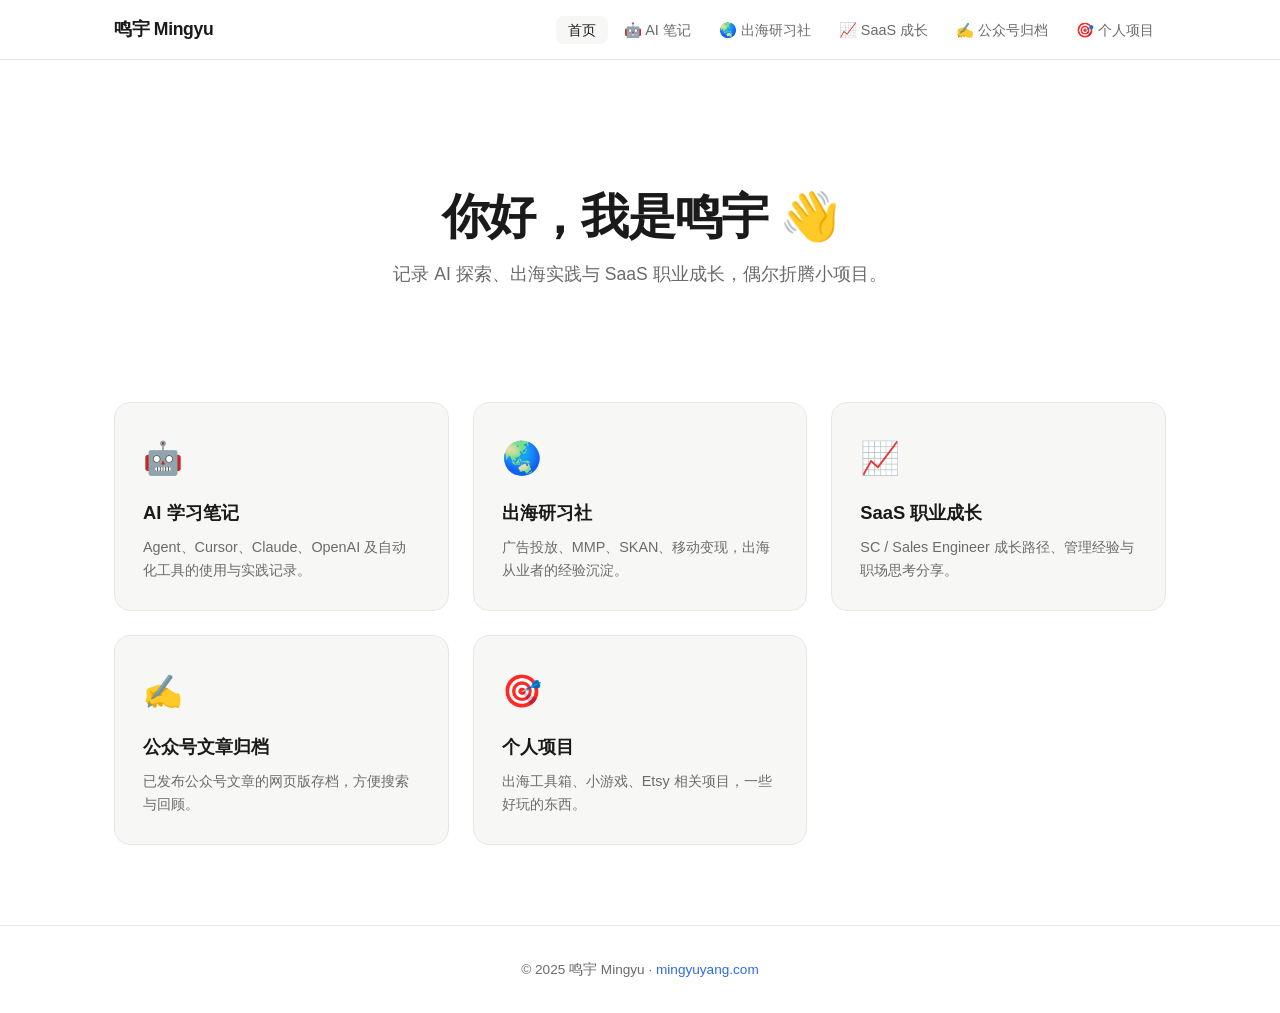
==== index.html @ 8edb331d "初始化个人网站结构 包含首页、五大板块、全局 CSS 变量系统和导航组件。  Co-Authored-By: Claude Sonnet 4.6 <noreply@anthropic.com>" ====
<!DOCTYPE html>
<html lang="zh-CN">
<head>
  <meta charset="UTF-8" />
  <meta name="viewport" content="width=device-width, initial-scale=1.0" />
  <title>鸣宇 Mingyu — 个人网站</title>
  <meta name="description" content="鸣宇的个人网站，分享 AI 学习、出海经验、SaaS 职业成长与个人项目。" />
  <link rel="stylesheet" href="/assets/style.css" />
</head>
<body>

  <div id="site-nav"></div>

  <div class="page-wrapper">

    <!-- Hero -->
    <section class="hero">
      <h1>你好，我是鸣宇 👋</h1>
      <p>记录 AI 探索、出海实践与 SaaS 职业成长，偶尔折腾小项目。</p>
    </section>

    <!-- 板块入口 -->
    <div class="section-grid">

      <a class="section-card" href="/ai-notes/index.html">
        <div class="icon">🤖</div>
        <h2>AI 学习笔记</h2>
        <p>Agent、Cursor、Claude、OpenAI 及自动化工具的使用与实践记录。</p>
      </a>

      <a class="section-card" href="/overseas/index.html">
        <div class="icon">🌏</div>
        <h2>出海研习社</h2>
        <p>广告投放、MMP、SKAN、移动变现，出海从业者的经验沉淀。</p>
      </a>

      <a class="section-card" href="/saas-career/index.html">
        <div class="icon">📈</div>
        <h2>SaaS 职业成长</h2>
        <p>SC / Sales Engineer 成长路径、管理经验与职场思考分享。</p>
      </a>

      <a class="section-card" href="/wechat-archive/index.html">
        <div class="icon">✍️</div>
        <h2>公众号文章归档</h2>
        <p>已发布公众号文章的网页版存档，方便搜索与回顾。</p>
      </a>

      <a class="section-card" href="/projects/index.html">
        <div class="icon">🎯</div>
        <h2>个人项目</h2>
        <p>出海工具箱、小游戏、Etsy 相关项目，一些好玩的东西。</p>
      </a>

    </div>
  </div>

  <footer>
    <p>© 2025 鸣宇 Mingyu · <a href="https://mingyuyang.com">mingyuyang.com</a></p>
  </footer>

  <script src="/assets/nav.js"></script>
</body>
</html>
---- assets/style.css ----
/* =============================
   CSS 变量 & 全局重置
   ============================= */
:root {
  --color-bg:        #ffffff;
  --color-surface:   #f7f7f5;
  --color-border:    #e8e8e4;
  --color-text:      #1a1a1a;
  --color-muted:     #6b6b6b;
  --color-accent:    #2d6be4;
  --color-accent-h:  #1a54cc;

  --font-sans: "Inter", "PingFang SC", "Helvetica Neue", Arial, sans-serif;
  --font-mono: "JetBrains Mono", "Fira Code", monospace;

  --radius:    8px;
  --radius-lg: 16px;
  --shadow:    0 1px 4px rgba(0,0,0,.06), 0 4px 16px rgba(0,0,0,.06);
  --shadow-lg: 0 8px 32px rgba(0,0,0,.10);

  --nav-height: 60px;
  --max-width:  1100px;
  --gap:        24px;
}

*, *::before, *::after { box-sizing: border-box; margin: 0; padding: 0; }

html { scroll-behavior: smooth; }

body {
  font-family: var(--font-sans);
  background: var(--color-bg);
  color: var(--color-text);
  line-height: 1.7;
  -webkit-font-smoothing: antialiased;
}

a { color: var(--color-accent); text-decoration: none; }
a:hover { color: var(--color-accent-h); }

img { max-width: 100%; display: block; }

/* =============================
   导航栏（由 nav.js 注入）
   ============================= */
#site-nav {
  position: sticky;
  top: 0;
  z-index: 100;
  height: var(--nav-height);
  background: rgba(255,255,255,.90);
  backdrop-filter: blur(12px);
  border-bottom: 1px solid var(--color-border);
}

.nav-inner {
  max-width: var(--max-width);
  margin: 0 auto;
  padding: 0 var(--gap);
  height: 100%;
  display: flex;
  align-items: center;
  justify-content: space-between;
}

.nav-logo {
  font-weight: 700;
  font-size: 1.1rem;
  color: var(--color-text);
  letter-spacing: -.02em;
}
.nav-logo:hover { color: var(--color-accent); }

.nav-links {
  display: flex;
  gap: 4px;
  list-style: none;
}

.nav-links a {
  padding: 6px 12px;
  border-radius: var(--radius);
  font-size: .9rem;
  color: var(--color-muted);
  transition: background .15s, color .15s;
}
.nav-links a:hover,
.nav-links a.active {
  background: var(--color-surface);
  color: var(--color-text);
}

/* 汉堡菜单（移动端） */
.nav-toggle {
  display: none;
  background: none;
  border: none;
  cursor: pointer;
  padding: 8px;
  color: var(--color-text);
}

/* =============================
   页面主体容器
   ============================= */
.page-wrapper {
  max-width: var(--max-width);
  margin: 0 auto;
  padding: 48px var(--gap) 80px;
}

/* =============================
   Hero 区块
   ============================= */
.hero {
  text-align: center;
  padding: 80px 0 64px;
}
.hero-avatar {
  width: 80px;
  height: 80px;
  border-radius: 50%;
  object-fit: cover;
  margin: 0 auto 20px;
  border: 3px solid var(--color-border);
}
.hero h1 {
  font-size: clamp(2rem, 5vw, 3rem);
  font-weight: 700;
  letter-spacing: -.03em;
  line-height: 1.2;
}
.hero p {
  margin-top: 14px;
  font-size: 1.1rem;
  color: var(--color-muted);
  max-width: 520px;
  margin-left: auto;
  margin-right: auto;
}

/* =============================
   板块卡片网格
   ============================= */
.section-grid {
  display: grid;
  grid-template-columns: repeat(auto-fill, minmax(300px, 1fr));
  gap: var(--gap);
  margin-top: 48px;
}

.section-card {
  background: var(--color-surface);
  border: 1px solid var(--color-border);
  border-radius: var(--radius-lg);
  padding: 28px;
  transition: box-shadow .2s, transform .2s;
  cursor: pointer;
  display: block;
  color: var(--color-text);
}
.section-card:hover {
  box-shadow: var(--shadow-lg);
  transform: translateY(-3px);
  color: var(--color-text);
}

.section-card .icon {
  font-size: 2rem;
  margin-bottom: 12px;
}
.section-card h2 {
  font-size: 1.15rem;
  font-weight: 600;
  margin-bottom: 8px;
}
.section-card p {
  font-size: .9rem;
  color: var(--color-muted);
  line-height: 1.6;
}

/* =============================
   文章列表
   ============================= */
.post-list {
  list-style: none;
  display: flex;
  flex-direction: column;
  gap: 12px;
}
.post-list li a {
  display: flex;
  justify-content: space-between;
  align-items: baseline;
  padding: 16px 20px;
  background: var(--color-surface);
  border: 1px solid var(--color-border);
  border-radius: var(--radius);
  color: var(--color-text);
  transition: box-shadow .15s;
}
.post-list li a:hover { box-shadow: var(--shadow); }
.post-list .post-title { font-size: .95rem; }
.post-list .post-date  { font-size: .8rem; color: var(--color-muted); white-space: nowrap; margin-left: 16px; }

/* =============================
   页脚
   ============================= */
footer {
  text-align: center;
  padding: 32px var(--gap);
  font-size: .85rem;
  color: var(--color-muted);
  border-top: 1px solid var(--color-border);
}

/* =============================
   响应式
   ============================= */
@media (max-width: 640px) {
  .nav-links { display: none; flex-direction: column; position: absolute; top: var(--nav-height); left: 0; right: 0; background: var(--color-bg); border-bottom: 1px solid var(--color-border); padding: 12px; }
  .nav-links.open { display: flex; }
  .nav-toggle { display: block; }
  .hero { padding: 48px 0 40px; }
  .section-grid { grid-template-columns: 1fr; }
}
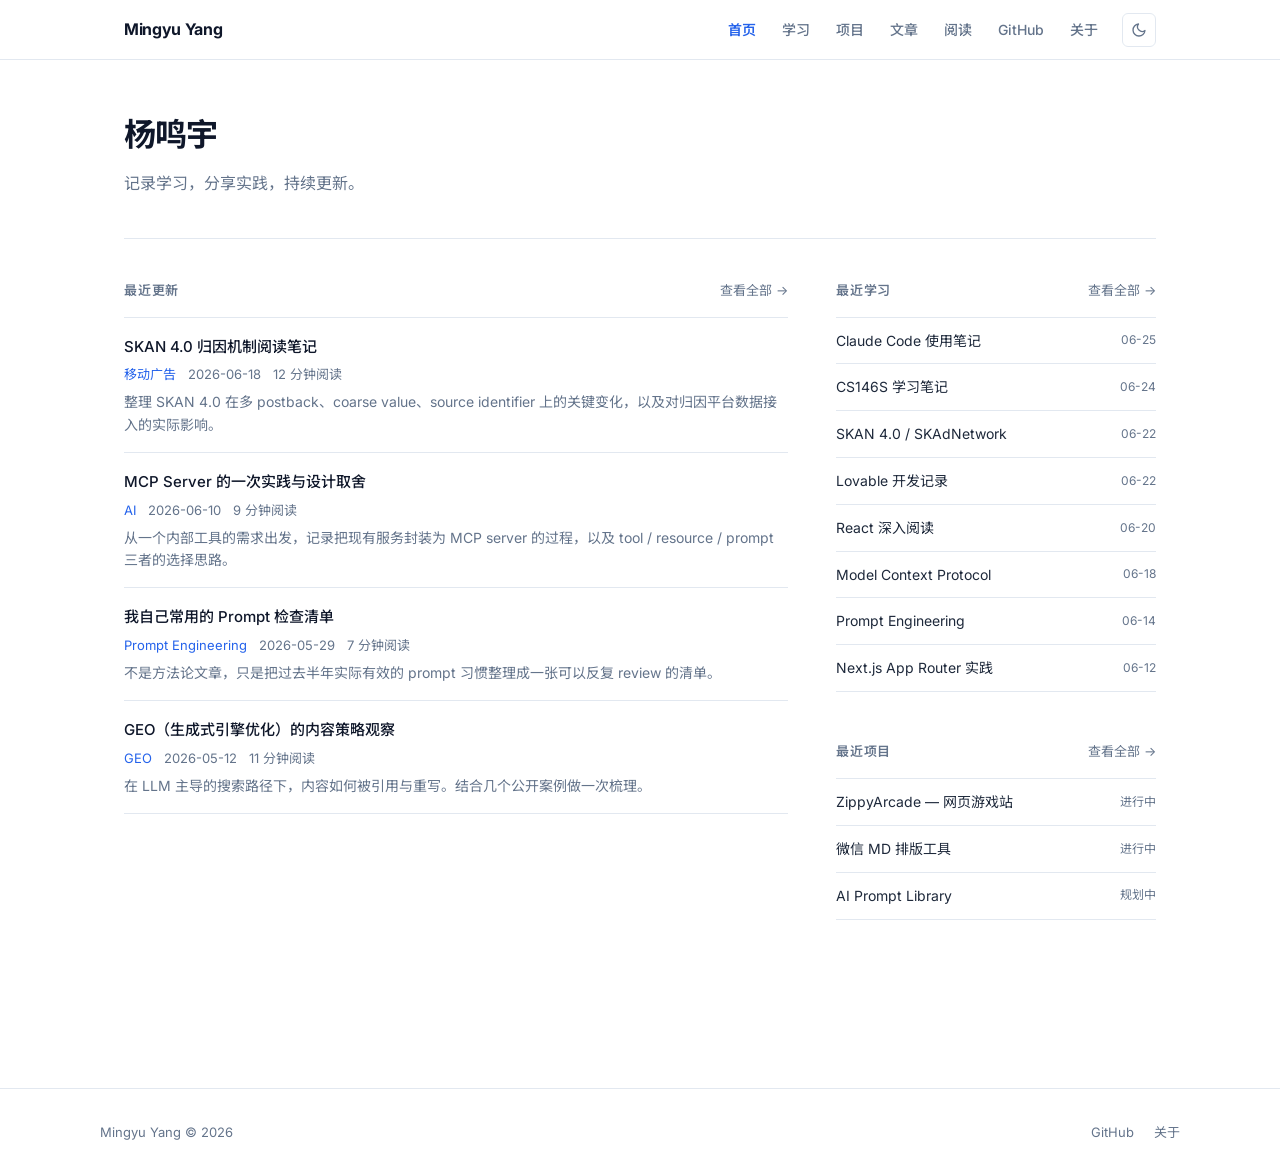
==== commit 68678095: "Redesign: Digital Garden style homepage Remove hero banner, avatar, marketing tags. New content-firs" ====
--- a/index.html
+++ b/index.html
@@ -3,8 +3,11 @@
 <head>
   <meta charset="UTF-8" />
   <meta name="viewport" content="width=device-width, initial-scale=1.0" />
-  <title>鸣宇 Mingyu — 个人网站</title>
-  <meta name="description" content="鸣宇的个人网站，分享 AI 学习、出海经验、SaaS 职业成长与个人项目。" />
+  <title>Mingyu Yang — 记录学习，分享实践</title>
+  <meta name="description" content="杨鸣宇的个人知识库，记录 AI、移动广告、软件开发的学习与实践。" />
+  <link rel="preconnect" href="https://fonts.googleapis.com" />
+  <link rel="preconnect" href="https://fonts.gstatic.com" crossorigin />
+  <link href="https://fonts.googleapis.com/css2?family=Inter:wght@400;500;600;700&family=Noto+Sans+SC:wght@400;500;700&display=swap" rel="stylesheet" />
   <link rel="stylesheet" href="/assets/style.css" />
 </head>
 <body>
@@ -13,50 +16,120 @@
 
   <div class="page-wrapper">
 
-    <!-- Hero -->
-    <section class="hero">
-      <h1>你好，我是鸣宇 👋</h1>
-      <p>记录 AI 探索、出海实践与 SaaS 职业成长，偶尔折腾小项目。</p>
-    </section>
+    <!-- Intro -->
+    <div class="home-intro reveal">
+      <h1>杨鸣宇</h1>
+      <p>记录学习，分享实践，持续更新。</p>
+    </div>
 
-    <!-- 板块入口 -->
-    <div class="section-grid">
+    <!-- Dashboard -->
+    <div class="home-grid">
 
-      <a class="section-card" href="/ai-notes/index.html">
-        <div class="icon">🤖</div>
-        <h2>AI 学习笔记</h2>
-        <p>Agent、Cursor、Claude、OpenAI 及自动化工具的使用与实践记录。</p>
-      </a>
+      <!-- Main column -->
+      <div class="home-main">
 
-      <a class="section-card" href="/overseas/index.html">
-        <div class="icon">🌏</div>
-        <h2>出海研习社</h2>
-        <p>广告投放、MMP、SKAN、移动变现，出海从业者的经验沉淀。</p>
-      </a>
+        <!-- 最近更新 -->
+        <div class="home-block reveal">
+          <div class="section-label">
+            <h2>最近更新</h2>
+            <a href="/articles/index.html">查看全部 &rarr;</a>
+          </div>
+          <ul class="article-list">
+            <li>
+              <a href="/ai-notes/skan-4-attribution.html">
+                <div class="article-title">SKAN 4.0 归因机制阅读笔记</div>
+                <div class="article-meta">
+                  <span class="article-tag">移动广告</span>
+                  <span>2026-06-18</span>
+                  <span>12 分钟阅读</span>
+                </div>
+                <p style="font-size:.875rem;color:var(--muted);margin-top:6px;line-height:1.6">整理 SKAN 4.0 在多 postback、coarse value、source identifier 上的关键变化，以及对归因平台数据接入的实际影响。</p>
+              </a>
+            </li>
+            <li>
+              <a href="/ai-notes/mcp-server-practice.html">
+                <div class="article-title">MCP Server 的一次实践与设计取舍</div>
+                <div class="article-meta">
+                  <span class="article-tag">AI</span>
+                  <span>2026-06-10</span>
+                  <span>9 分钟阅读</span>
+                </div>
+                <p style="font-size:.875rem;color:var(--muted);margin-top:6px;line-height:1.6">从一个内部工具的需求出发，记录把现有服务封装为 MCP server 的过程，以及 tool / resource / prompt 三者的选择思路。</p>
+              </a>
+            </li>
+            <li>
+              <a href="/ai-notes/prompt-checklist.html">
+                <div class="article-title">我自己常用的 Prompt 检查清单</div>
+                <div class="article-meta">
+                  <span class="article-tag">Prompt Engineering</span>
+                  <span>2026-05-29</span>
+                  <span>7 分钟阅读</span>
+                </div>
+                <p style="font-size:.875rem;color:var(--muted);margin-top:6px;line-height:1.6">不是方法论文章，只是把过去半年实际有效的 prompt 习惯整理成一张可以反复 review 的清单。</p>
+              </a>
+            </li>
+            <li>
+              <a href="/overseas/geo-content-strategy.html">
+                <div class="article-title">GEO（生成式引擎优化）的内容策略观察</div>
+                <div class="article-meta">
+                  <span class="article-tag">GEO</span>
+                  <span>2026-05-12</span>
+                  <span>11 分钟阅读</span>
+                </div>
+                <p style="font-size:.875rem;color:var(--muted);margin-top:6px;line-height:1.6">在 LLM 主导的搜索路径下，内容如何被引用与重写。结合几个公开案例做一次梳理。</p>
+              </a>
+            </li>
+          </ul>
+        </div>
 
-      <a class="section-card" href="/saas-career/index.html">
-        <div class="icon">📈</div>
-        <h2>SaaS 职业成长</h2>
-        <p>SC / Sales Engineer 成长路径、管理经验与职场思考分享。</p>
-      </a>
+      </div>
 
-      <a class="section-card" href="/wechat-archive/index.html">
-        <div class="icon">✍️</div>
-        <h2>公众号文章归档</h2>
-        <p>已发布公众号文章的网页版存档，方便搜索与回顾。</p>
-      </a>
+      <!-- Side column -->
+      <div class="home-side">
 
-      <a class="section-card" href="/projects/index.html">
-        <div class="icon">🎯</div>
-        <h2>个人项目</h2>
-        <p>出海工具箱、小游戏、Etsy 相关项目，一些好玩的东西。</p>
-      </a>
+        <!-- 最近学习 -->
+        <div class="home-block reveal">
+          <div class="section-label">
+            <h2>最近学习</h2>
+            <a href="/ai-notes/index.html">查看全部 &rarr;</a>
+          </div>
+          <ul class="side-list">
+            <li><a href="/ai-notes/claude-code-notes.html"><span>Claude Code 使用笔记</span><span class="side-date">06-25</span></a></li>
+            <li><a href="/ai-notes/cs146s-notes.html"><span>CS146S 学习笔记</span><span class="side-date">06-24</span></a></li>
+            <li><a href="/ai-notes/skan-4-attribution.html"><span>SKAN 4.0 / SKAdNetwork</span><span class="side-date">06-22</span></a></li>
+            <li><a href="#"><span>Lovable 开发记录</span><span class="side-date">06-22</span></a></li>
+            <li><a href="#"><span>React 深入阅读</span><span class="side-date">06-20</span></a></li>
+            <li><a href="#"><span>Model Context Protocol</span><span class="side-date">06-18</span></a></li>
+            <li><a href="#"><span>Prompt Engineering</span><span class="side-date">06-14</span></a></li>
+            <li><a href="#"><span>Next.js App Router 实践</span><span class="side-date">06-12</span></a></li>
+          </ul>
+        </div>
 
+        <!-- 最近项目 -->
+        <div class="home-block reveal">
+          <div class="section-label">
+            <h2>最近项目</h2>
+            <a href="/projects/index.html">查看全部 &rarr;</a>
+          </div>
+          <ul class="side-list">
+            <li><a href="/projects/index.html"><span>ZippyArcade — 网页游戏站</span><span class="side-date">进行中</span></a></li>
+            <li><a href="/projects/wechat-md/"><span>微信 MD 排版工具</span><span class="side-date">进行中</span></a></li>
+            <li><a href="#"><span>AI Prompt Library</span><span class="side-date">规划中</span></a></li>
+          </ul>
+        </div>
+
+      </div>
     </div>
   </div>
 
   <footer>
-    <p>© 2025 鸣宇 Mingyu · <a href="https://mingyuyang.com">mingyuyang.com</a></p>
+    <div class="footer-inner">
+      <span>Mingyu Yang &copy; 2026</span>
+      <div class="footer-links">
+        <a href="https://github.com/nuan623-code" target="_blank" rel="noopener">GitHub</a>
+        <a href="/about.html">关于</a>
+      </div>
+    </div>
   </footer>
 
   <script src="/assets/nav.js"></script>
--- a/assets/style.css
+++ b/assets/style.css
@@ -1,56 +1,73 @@
 /* =============================
-   CSS 变量 & 全局重置
+   Design Tokens
    ============================= */
 :root {
-  --color-bg:        #ffffff;
-  --color-surface:   #f7f7f5;
-  --color-border:    #e8e8e4;
-  --color-text:      #1a1a1a;
-  --color-muted:     #6b6b6b;
-  --color-accent:    #2d6be4;
-  --color-accent-h:  #1a54cc;
-
-  --font-sans: "Inter", "PingFang SC", "Helvetica Neue", Arial, sans-serif;
+  --blue-50:  #eff6ff;
+  --blue-100: #dbeafe;
+  --blue-600: #2563eb;
+  --blue-700: #1d4ed8;
+
+  --ink:    #0f172a;
+  --text:   #1e293b;
+  --muted:  #64748b;
+  --bg:     #ffffff;
+  --surface:#f8fafc;
+  --border: #e2e8f0;
+
+  --font-sans: "Inter", "Noto Sans SC", -apple-system, "PingFang SC", system-ui, sans-serif;
   --font-mono: "JetBrains Mono", "Fira Code", monospace;
 
   --radius:    8px;
-  --radius-lg: 16px;
-  --shadow:    0 1px 4px rgba(0,0,0,.06), 0 4px 16px rgba(0,0,0,.06);
-  --shadow-lg: 0 8px 32px rgba(0,0,0,.10);
+  --radius-lg: 12px;
 
   --nav-height: 60px;
-  --max-width:  1100px;
+  --max-width:  1080px;
   --gap:        24px;
 }
 
+/* Dark mode */
+[data-theme="dark"] {
+  --ink:    #f1f5f9;
+  --text:   #cbd5e1;
+  --muted:  #64748b;
+  --bg:     #0f172a;
+  --surface:#1e293b;
+  --border: #334155;
+  --blue-50:#1e3a5f;
+}
+
 *, *::before, *::after { box-sizing: border-box; margin: 0; padding: 0; }
-
 html { scroll-behavior: smooth; }
 
 body {
   font-family: var(--font-sans);
-  background: var(--color-bg);
-  color: var(--color-text);
+  background: var(--bg);
+  color: var(--text);
   line-height: 1.7;
   -webkit-font-smoothing: antialiased;
-}
-
-a { color: var(--color-accent); text-decoration: none; }
-a:hover { color: var(--color-accent-h); }
-
+  transition: background .2s, color .2s;
+}
+
+a { color: var(--blue-600); text-decoration: none; transition: color .15s; }
+a:hover { color: var(--blue-700); }
 img { max-width: 100%; display: block; }
-
-/* =============================
-   导航栏（由 nav.js 注入）
+::selection { background: var(--blue-100); color: var(--ink); }
+
+/* =============================
+   Navigation
    ============================= */
 #site-nav {
   position: sticky;
   top: 0;
   z-index: 100;
   height: var(--nav-height);
-  background: rgba(255,255,255,.90);
-  backdrop-filter: blur(12px);
-  border-bottom: 1px solid var(--color-border);
+  background: rgba(255,255,255,.9);
+  backdrop-filter: saturate(180%) blur(12px);
+  border-bottom: 1px solid var(--border);
+  transition: background .2s;
+}
+[data-theme="dark"] #site-nav {
+  background: rgba(15,23,42,.9);
 }
 
 .nav-inner {
@@ -65,163 +82,430 @@
 
 .nav-logo {
   font-weight: 700;
-  font-size: 1.1rem;
-  color: var(--color-text);
+  font-size: 1rem;
+  color: var(--ink);
   letter-spacing: -.02em;
-}
-.nav-logo:hover { color: var(--color-accent); }
+  flex-shrink: 0;
+}
+.nav-logo:hover { color: var(--blue-600); }
+
+.nav-right {
+  display: flex;
+  align-items: center;
+  gap: 4px;
+}
 
 .nav-links {
   display: flex;
-  gap: 4px;
+  gap: 2px;
   list-style: none;
 }
-
 .nav-links a {
   padding: 6px 12px;
-  border-radius: var(--radius);
-  font-size: .9rem;
-  color: var(--color-muted);
+  border-radius: 6px;
+  font-size: .875rem;
+  font-weight: 500;
+  color: var(--muted);
   transition: background .15s, color .15s;
 }
-.nav-links a:hover,
-.nav-links a.active {
-  background: var(--color-surface);
-  color: var(--color-text);
-}
-
-/* 汉堡菜单（移动端） */
+.nav-links a:hover { background: var(--surface); color: var(--ink); }
+.nav-links a.active { color: var(--blue-600); font-weight: 600; }
+
+.nav-theme-btn {
+  display: flex;
+  align-items: center;
+  justify-content: center;
+  width: 34px; height: 34px;
+  border-radius: 6px;
+  background: none;
+  border: 1px solid var(--border);
+  color: var(--muted);
+  cursor: pointer;
+  margin-left: 8px;
+  transition: background .15s, color .15s, border-color .15s;
+}
+.nav-theme-btn:hover { background: var(--surface); color: var(--ink); }
+
 .nav-toggle {
   display: none;
   background: none;
   border: none;
   cursor: pointer;
-  padding: 8px;
-  color: var(--color-text);
-}
-
-/* =============================
-   页面主体容器
+  padding: 6px;
+  color: var(--ink);
+}
+
+/* =============================
+   Page Layout
    ============================= */
 .page-wrapper {
   max-width: var(--max-width);
   margin: 0 auto;
-  padding: 48px var(--gap) 80px;
-}
-
-/* =============================
-   Hero 区块
-   ============================= */
-.hero {
-  text-align: center;
-  padding: 80px 0 64px;
-}
-.hero-avatar {
-  width: 80px;
-  height: 80px;
+  padding: 0 var(--gap) 80px;
+}
+
+/* =============================
+   Homepage Hero (minimal)
+   ============================= */
+.home-intro {
+  padding: 48px 0 40px;
+  border-bottom: 1px solid var(--border);
+}
+.home-intro h1 {
+  font-size: clamp(1.6rem, 3vw, 2rem);
+  font-weight: 700;
+  color: var(--ink);
+  letter-spacing: -.03em;
+  margin-bottom: 8px;
+}
+.home-intro p {
+  font-size: 1rem;
+  color: var(--muted);
+}
+
+/* =============================
+   Home Dashboard Grid
+   ============================= */
+.home-grid {
+  display: grid;
+  grid-template-columns: 1fr 320px;
+  gap: 48px;
+  padding-top: 40px;
+  align-items: start;
+}
+
+.home-main { min-width: 0; }
+.home-side  { min-width: 0; }
+
+/* Section headings */
+.section-label {
+  display: flex;
+  align-items: center;
+  justify-content: space-between;
+  margin-bottom: 16px;
+}
+.section-label h2 {
+  font-size: .8125rem;
+  font-weight: 600;
+  letter-spacing: .06em;
+  text-transform: uppercase;
+  color: var(--muted);
+}
+.section-label a {
+  font-size: .8125rem;
+  color: var(--muted);
+}
+.section-label a:hover { color: var(--blue-600); }
+
+.home-block { margin-bottom: 48px; }
+
+/* =============================
+   Article List (home + section pages)
+   ============================= */
+.article-list {
+  list-style: none;
+  display: flex;
+  flex-direction: column;
+}
+.article-list li {
+  border-bottom: 1px solid var(--border);
+}
+.article-list li:first-child {
+  border-top: 1px solid var(--border);
+}
+.article-list li a {
+  display: block;
+  padding: 16px 0;
+  color: var(--text);
+  transition: color .15s;
+}
+.article-list li a:hover { color: var(--ink); }
+.article-list li a:hover .article-title { color: var(--blue-600); }
+
+.article-title {
+  font-size: .9375rem;
+  font-weight: 500;
+  color: var(--ink);
+  margin-bottom: 4px;
+  transition: color .15s;
+}
+.article-meta {
+  display: flex;
+  align-items: center;
+  gap: 12px;
+  font-size: .8125rem;
+  color: var(--muted);
+}
+.article-tag {
+  color: var(--blue-600);
+}
+
+/* =============================
+   Sidebar Lists
+   ============================= */
+.side-list {
+  list-style: none;
+  display: flex;
+  flex-direction: column;
+}
+.side-list li {
+  border-bottom: 1px solid var(--border);
+}
+.side-list li:first-child {
+  border-top: 1px solid var(--border);
+}
+.side-list li a {
+  display: flex;
+  justify-content: space-between;
+  align-items: center;
+  gap: 12px;
+  padding: 11px 0;
+  color: var(--text);
+  font-size: .875rem;
+  transition: color .15s;
+}
+.side-list li a:hover { color: var(--blue-600); }
+.side-list .side-date {
+  font-size: .75rem;
+  color: var(--muted);
+  white-space: nowrap;
+  flex-shrink: 0;
+}
+
+/* =============================
+   Tag chips
+   ============================= */
+.tag {
+  display: inline-block;
+  font-size: .75rem;
+  font-weight: 500;
+  padding: 2px 8px;
+  border-radius: 4px;
+  background: var(--surface);
+  color: var(--muted);
+  border: 1px solid var(--border);
+}
+.tag-blue {
+  background: var(--blue-50);
+  color: var(--blue-600);
+  border-color: var(--blue-100);
+}
+
+/* =============================
+   Section / Inner Pages
+   ============================= */
+.page-header {
+  padding: 40px 0 32px;
+  border-bottom: 1px solid var(--border);
+  margin-bottom: 32px;
+}
+.page-header h1 {
+  font-size: clamp(1.4rem, 2.5vw, 1.875rem);
+  font-weight: 700;
+  color: var(--ink);
+  letter-spacing: -.02em;
+  margin-bottom: 6px;
+}
+.page-header p {
+  font-size: .9375rem;
+  color: var(--muted);
+}
+
+/* =============================
+   Project Cards
+   ============================= */
+.project-grid {
+  display: grid;
+  grid-template-columns: repeat(auto-fill, minmax(280px, 1fr));
+  gap: 16px;
+}
+.project-card {
+  border: 1px solid var(--border);
+  border-radius: var(--radius-lg);
+  padding: 20px 22px;
+  transition: border-color .15s, box-shadow .15s;
+  color: var(--text);
+  display: block;
+}
+.project-card:hover {
+  border-color: var(--blue-600);
+  box-shadow: 0 0 0 3px var(--blue-50);
+  color: var(--text);
+}
+.project-card h3 {
+  font-size: 1rem;
+  font-weight: 600;
+  color: var(--ink);
+  margin-bottom: 6px;
+}
+.project-card p {
+  font-size: .875rem;
+  color: var(--muted);
+  line-height: 1.6;
+  margin-bottom: 14px;
+}
+.project-status {
+  display: inline-flex;
+  align-items: center;
+  gap: 6px;
+  font-size: .75rem;
+  font-weight: 500;
+  color: var(--muted);
+}
+.status-dot {
+  width: 6px; height: 6px;
   border-radius: 50%;
-  object-fit: cover;
-  margin: 0 auto 20px;
-  border: 3px solid var(--color-border);
-}
-.hero h1 {
-  font-size: clamp(2rem, 5vw, 3rem);
-  font-weight: 700;
-  letter-spacing: -.03em;
-  line-height: 1.2;
-}
-.hero p {
-  margin-top: 14px;
-  font-size: 1.1rem;
-  color: var(--color-muted);
-  max-width: 520px;
-  margin-left: auto;
-  margin-right: auto;
-}
-
-/* =============================
-   板块卡片网格
-   ============================= */
-.section-grid {
-  display: grid;
-  grid-template-columns: repeat(auto-fill, minmax(300px, 1fr));
-  gap: var(--gap);
-  margin-top: 48px;
-}
-
-.section-card {
-  background: var(--color-surface);
-  border: 1px solid var(--color-border);
-  border-radius: var(--radius-lg);
-  padding: 28px;
-  transition: box-shadow .2s, transform .2s;
-  cursor: pointer;
-  display: block;
-  color: var(--color-text);
-}
-.section-card:hover {
-  box-shadow: var(--shadow-lg);
-  transform: translateY(-3px);
-  color: var(--color-text);
-}
-
-.section-card .icon {
-  font-size: 2rem;
-  margin-bottom: 12px;
-}
-.section-card h2 {
-  font-size: 1.15rem;
-  font-weight: 600;
-  margin-bottom: 8px;
-}
-.section-card p {
-  font-size: .9rem;
-  color: var(--color-muted);
-  line-height: 1.6;
-}
-
-/* =============================
-   文章列表
-   ============================= */
-.post-list {
-  list-style: none;
+  background: #10b981;
+  flex-shrink: 0;
+}
+.status-dot.paused { background: #f59e0b; }
+.status-dot.planning { background: var(--border); }
+
+/* =============================
+   Article / Reading page cards
+   ============================= */
+.card-list {
   display: flex;
   flex-direction: column;
   gap: 12px;
 }
-.post-list li a {
-  display: flex;
+.card-item {
+  border: 1px solid var(--border);
+  border-radius: var(--radius);
+  padding: 16px 18px;
+  transition: border-color .15s;
+}
+.card-item:hover { border-color: var(--blue-600); }
+.card-item h3 {
+  font-size: .9375rem;
+  font-weight: 500;
+  color: var(--ink);
+  margin-bottom: 4px;
+}
+.card-item p {
+  font-size: .875rem;
+  color: var(--muted);
+  line-height: 1.6;
+}
+.card-meta {
+  display: flex;
+  align-items: center;
+  gap: 12px;
+  margin-top: 8px;
+  font-size: .8125rem;
+  color: var(--muted);
+}
+
+/* =============================
+   Filter bar
+   ============================= */
+.filter-bar {
+  display: flex;
+  gap: 8px;
+  flex-wrap: wrap;
+  margin-bottom: 24px;
+}
+.filter-btn {
+  padding: 6px 14px;
+  border-radius: 6px;
+  font-size: .8125rem;
+  font-weight: 500;
+  border: 1px solid var(--border);
+  background: var(--bg);
+  color: var(--muted);
+  cursor: pointer;
+  transition: background .15s, color .15s, border-color .15s;
+}
+.filter-btn:hover,
+.filter-btn.active {
+  background: var(--blue-50);
+  color: var(--blue-600);
+  border-color: var(--blue-100);
+}
+
+/* =============================
+   About page
+   ============================= */
+.about-body {
+  max-width: 640px;
+}
+.about-body p {
+  margin-bottom: 20px;
+  line-height: 1.8;
+  color: var(--text);
+}
+.about-body h2 {
+  font-size: 1rem;
+  font-weight: 600;
+  color: var(--ink);
+  margin: 32px 0 10px;
+}
+
+/* =============================
+   Footer
+   ============================= */
+footer {
+  border-top: 1px solid var(--border);
+  padding: 32px var(--gap);
+  text-align: center;
+  font-size: .8125rem;
+  color: var(--muted);
+  margin-top: 40px;
+}
+footer a { color: var(--muted); }
+footer a:hover { color: var(--blue-600); }
+.footer-inner {
+  max-width: var(--max-width);
+  margin: 0 auto;
+  display: flex;
+  align-items: center;
   justify-content: space-between;
-  align-items: baseline;
-  padding: 16px 20px;
-  background: var(--color-surface);
-  border: 1px solid var(--color-border);
-  border-radius: var(--radius);
-  color: var(--color-text);
-  transition: box-shadow .15s;
-}
-.post-list li a:hover { box-shadow: var(--shadow); }
-.post-list .post-title { font-size: .95rem; }
-.post-list .post-date  { font-size: .8rem; color: var(--color-muted); white-space: nowrap; margin-left: 16px; }
-
-/* =============================
-   页脚
-   ============================= */
-footer {
-  text-align: center;
-  padding: 32px var(--gap);
-  font-size: .85rem;
-  color: var(--color-muted);
-  border-top: 1px solid var(--color-border);
-}
-
-/* =============================
-   响应式
-   ============================= */
-@media (max-width: 640px) {
-  .nav-links { display: none; flex-direction: column; position: absolute; top: var(--nav-height); left: 0; right: 0; background: var(--color-bg); border-bottom: 1px solid var(--color-border); padding: 12px; }
+  flex-wrap: wrap;
+  gap: 12px;
+}
+.footer-links {
+  display: flex;
+  gap: 20px;
+}
+
+/* =============================
+   Reveal animation (subtle)
+   ============================= */
+.reveal {
+  opacity: 0;
+  transform: translateY(10px);
+  transition: opacity .4s ease, transform .4s ease;
+}
+.reveal.visible {
+  opacity: 1;
+  transform: none;
+}
+
+/* =============================
+   Responsive
+   ============================= */
+@media (max-width: 768px) {
+  .home-grid {
+    grid-template-columns: 1fr;
+    gap: 0;
+  }
+  .home-side {
+    border-top: 1px solid var(--border);
+    padding-top: 40px;
+    margin-top: 8px;
+  }
+  .nav-links {
+    display: none;
+    flex-direction: column;
+    position: absolute;
+    top: var(--nav-height);
+    left: 0; right: 0;
+    background: var(--bg);
+    border-bottom: 1px solid var(--border);
+    padding: 8px 16px 16px;
+    gap: 2px;
+  }
   .nav-links.open { display: flex; }
   .nav-toggle { display: block; }
-  .hero { padding: 48px 0 40px; }
-  .section-grid { grid-template-columns: 1fr; }
-}
+  .project-grid { grid-template-columns: 1fr; }
+}
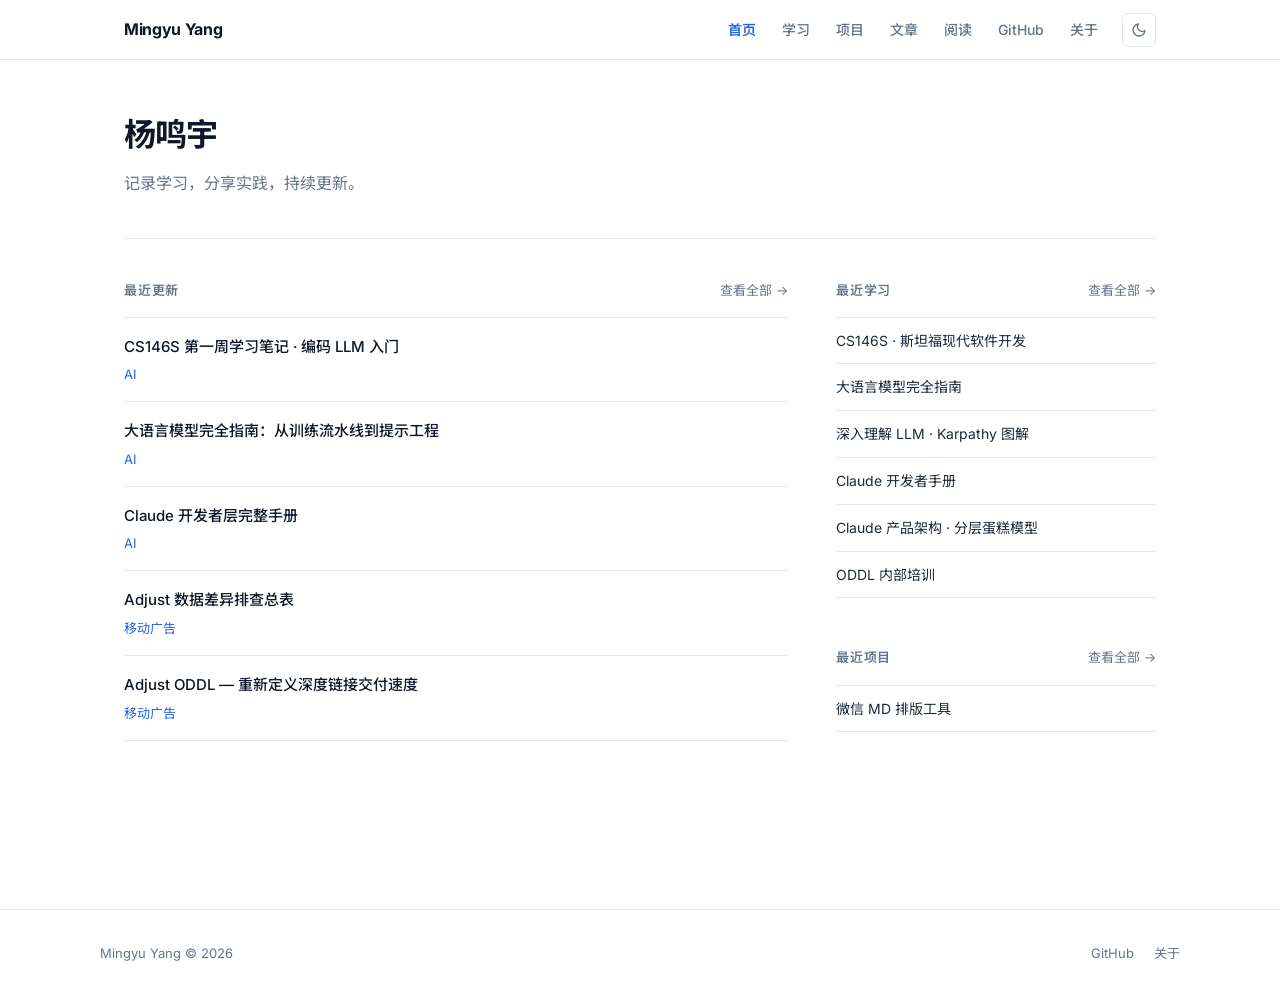
==== commit 70344060: "Fix: replace placeholder content with real existing pages" ====
--- a/index.html
+++ b/index.html
@@ -32,51 +32,47 @@
         <div class="home-block reveal">
           <div class="section-label">
             <h2>最近更新</h2>
-            <a href="/articles/index.html">查看全部 &rarr;</a>
+            <a href="/ai-notes/index.html">查看全部 &rarr;</a>
           </div>
           <ul class="article-list">
             <li>
-              <a href="/ai-notes/skan-4-attribution.html">
-                <div class="article-title">SKAN 4.0 归因机制阅读笔记</div>
+              <a href="/ai-notes/cs146s-week1.html">
+                <div class="article-title">CS146S 第一周学习笔记 · 编码 LLM 入门</div>
                 <div class="article-meta">
-                  <span class="article-tag">移动广告</span>
-                  <span>2026-06-18</span>
-                  <span>12 分钟阅读</span>
+                  <span class="article-tag">AI</span>
                 </div>
-                <p style="font-size:.875rem;color:var(--muted);margin-top:6px;line-height:1.6">整理 SKAN 4.0 在多 postback、coarse value、source identifier 上的关键变化，以及对归因平台数据接入的实际影响。</p>
               </a>
             </li>
             <li>
-              <a href="/ai-notes/mcp-server-practice.html">
-                <div class="article-title">MCP Server 的一次实践与设计取舍</div>
+              <a href="/ai-notes/llm-guide.html">
+                <div class="article-title">大语言模型完全指南：从训练流水线到提示工程</div>
                 <div class="article-meta">
                   <span class="article-tag">AI</span>
-                  <span>2026-06-10</span>
-                  <span>9 分钟阅读</span>
                 </div>
-                <p style="font-size:.875rem;color:var(--muted);margin-top:6px;line-height:1.6">从一个内部工具的需求出发，记录把现有服务封装为 MCP server 的过程，以及 tool / resource / prompt 三者的选择思路。</p>
               </a>
             </li>
             <li>
-              <a href="/ai-notes/prompt-checklist.html">
-                <div class="article-title">我自己常用的 Prompt 检查清单</div>
+              <a href="/ai-notes/claude-dev-handbook.html">
+                <div class="article-title">Claude 开发者层完整手册</div>
                 <div class="article-meta">
-                  <span class="article-tag">Prompt Engineering</span>
-                  <span>2026-05-29</span>
-                  <span>7 分钟阅读</span>
+                  <span class="article-tag">AI</span>
                 </div>
-                <p style="font-size:.875rem;color:var(--muted);margin-top:6px;line-height:1.6">不是方法论文章，只是把过去半年实际有效的 prompt 习惯整理成一张可以反复 review 的清单。</p>
               </a>
             </li>
             <li>
-              <a href="/overseas/geo-content-strategy.html">
-                <div class="article-title">GEO（生成式引擎优化）的内容策略观察</div>
+              <a href="/overseas/adjust-data-discrepancy.html">
+                <div class="article-title">Adjust 数据差异排查总表</div>
                 <div class="article-meta">
-                  <span class="article-tag">GEO</span>
-                  <span>2026-05-12</span>
-                  <span>11 分钟阅读</span>
+                  <span class="article-tag">移动广告</span>
                 </div>
-                <p style="font-size:.875rem;color:var(--muted);margin-top:6px;line-height:1.6">在 LLM 主导的搜索路径下，内容如何被引用与重写。结合几个公开案例做一次梳理。</p>
+              </a>
+            </li>
+            <li>
+              <a href="/overseas/adjust-oddl.html">
+                <div class="article-title">Adjust ODDL — 重新定义深度链接交付速度</div>
+                <div class="article-meta">
+                  <span class="article-tag">移动广告</span>
+                </div>
               </a>
             </li>
           </ul>
@@ -94,14 +90,12 @@
             <a href="/ai-notes/index.html">查看全部 &rarr;</a>
           </div>
           <ul class="side-list">
-            <li><a href="/ai-notes/claude-code-notes.html"><span>Claude Code 使用笔记</span><span class="side-date">06-25</span></a></li>
-            <li><a href="/ai-notes/cs146s-notes.html"><span>CS146S 学习笔记</span><span class="side-date">06-24</span></a></li>
-            <li><a href="/ai-notes/skan-4-attribution.html"><span>SKAN 4.0 / SKAdNetwork</span><span class="side-date">06-22</span></a></li>
-            <li><a href="#"><span>Lovable 开发记录</span><span class="side-date">06-22</span></a></li>
-            <li><a href="#"><span>React 深入阅读</span><span class="side-date">06-20</span></a></li>
-            <li><a href="#"><span>Model Context Protocol</span><span class="side-date">06-18</span></a></li>
-            <li><a href="#"><span>Prompt Engineering</span><span class="side-date">06-14</span></a></li>
-            <li><a href="#"><span>Next.js App Router 实践</span><span class="side-date">06-12</span></a></li>
+            <li><a href="/ai-notes/cs146s-week1.html"><span>CS146S · 斯坦福现代软件开发</span></a></li>
+            <li><a href="/ai-notes/llm-guide.html"><span>大语言模型完全指南</span></a></li>
+            <li><a href="/ai-notes/llm-deep-dive.html"><span>深入理解 LLM · Karpathy 图解</span></a></li>
+            <li><a href="/ai-notes/claude-dev-handbook.html"><span>Claude 开发者手册</span></a></li>
+            <li><a href="/ai-notes/claude-arch.html"><span>Claude 产品架构 · 分层蛋糕模型</span></a></li>
+            <li><a href="/overseas/oddl-training.html"><span>ODDL 内部培训</span></a></li>
           </ul>
         </div>
 
@@ -112,9 +106,7 @@
             <a href="/projects/index.html">查看全部 &rarr;</a>
           </div>
           <ul class="side-list">
-            <li><a href="/projects/index.html"><span>ZippyArcade — 网页游戏站</span><span class="side-date">进行中</span></a></li>
-            <li><a href="/projects/wechat-md/"><span>微信 MD 排版工具</span><span class="side-date">进行中</span></a></li>
-            <li><a href="#"><span>AI Prompt Library</span><span class="side-date">规划中</span></a></li>
+            <li><a href="/projects/wechat-md/"><span>微信 MD 排版工具</span></a></li>
           </ul>
         </div>
 
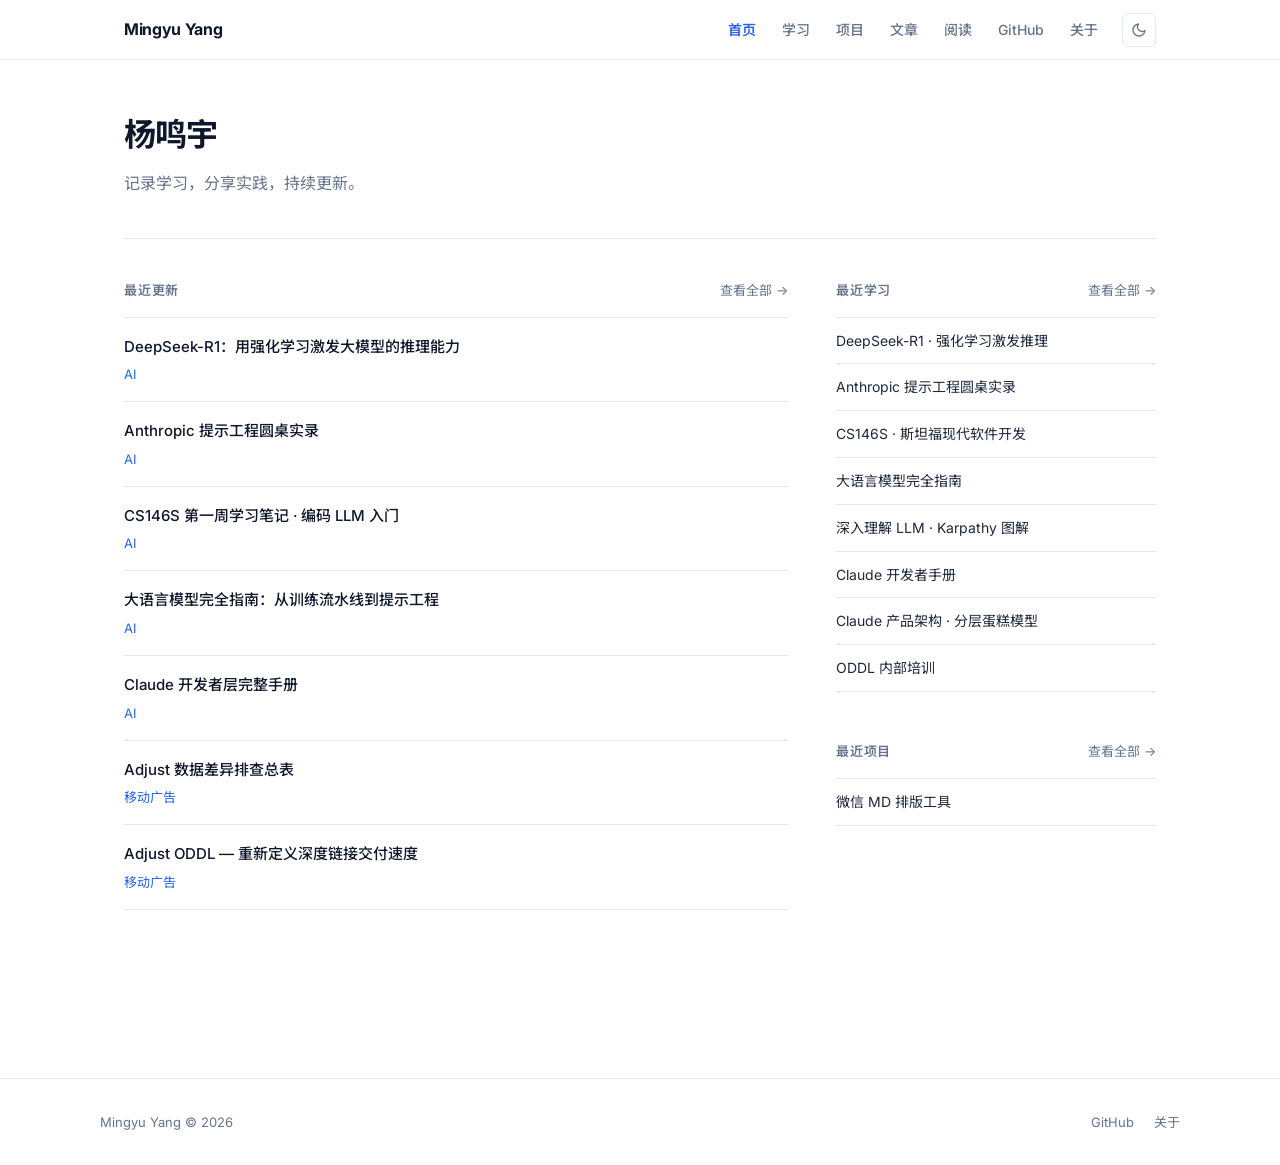
==== commit 47421cb6: "publish: 更新 2026-06-28 13:21" ====
--- a/index.html
+++ b/index.html
@@ -35,6 +35,22 @@
             <a href="/ai-notes/index.html">查看全部 &rarr;</a>
           </div>
           <ul class="article-list">
+            <li>
+              <a href="/deepseek-r1-guide.html">
+                <div class="article-title">DeepSeek-R1：用强化学习激发大模型的推理能力</div>
+                <div class="article-meta">
+                  <span class="article-tag">AI</span>
+                </div>
+              </a>
+            </li>
+            <li>
+              <a href="/prompt-engineering-roundtable.html">
+                <div class="article-title">Anthropic 提示工程圆桌实录</div>
+                <div class="article-meta">
+                  <span class="article-tag">AI</span>
+                </div>
+              </a>
+            </li>
             <li>
               <a href="/ai-notes/cs146s-week1.html">
                 <div class="article-title">CS146S 第一周学习笔记 · 编码 LLM 入门</div>
@@ -90,6 +106,8 @@
             <a href="/ai-notes/index.html">查看全部 &rarr;</a>
           </div>
           <ul class="side-list">
+            <li><a href="/deepseek-r1-guide.html"><span>DeepSeek-R1 · 强化学习激发推理</span></a></li>
+            <li><a href="/prompt-engineering-roundtable.html"><span>Anthropic 提示工程圆桌实录</span></a></li>
             <li><a href="/ai-notes/cs146s-week1.html"><span>CS146S · 斯坦福现代软件开发</span></a></li>
             <li><a href="/ai-notes/llm-guide.html"><span>大语言模型完全指南</span></a></li>
             <li><a href="/ai-notes/llm-deep-dive.html"><span>深入理解 LLM · Karpathy 图解</span></a></li>
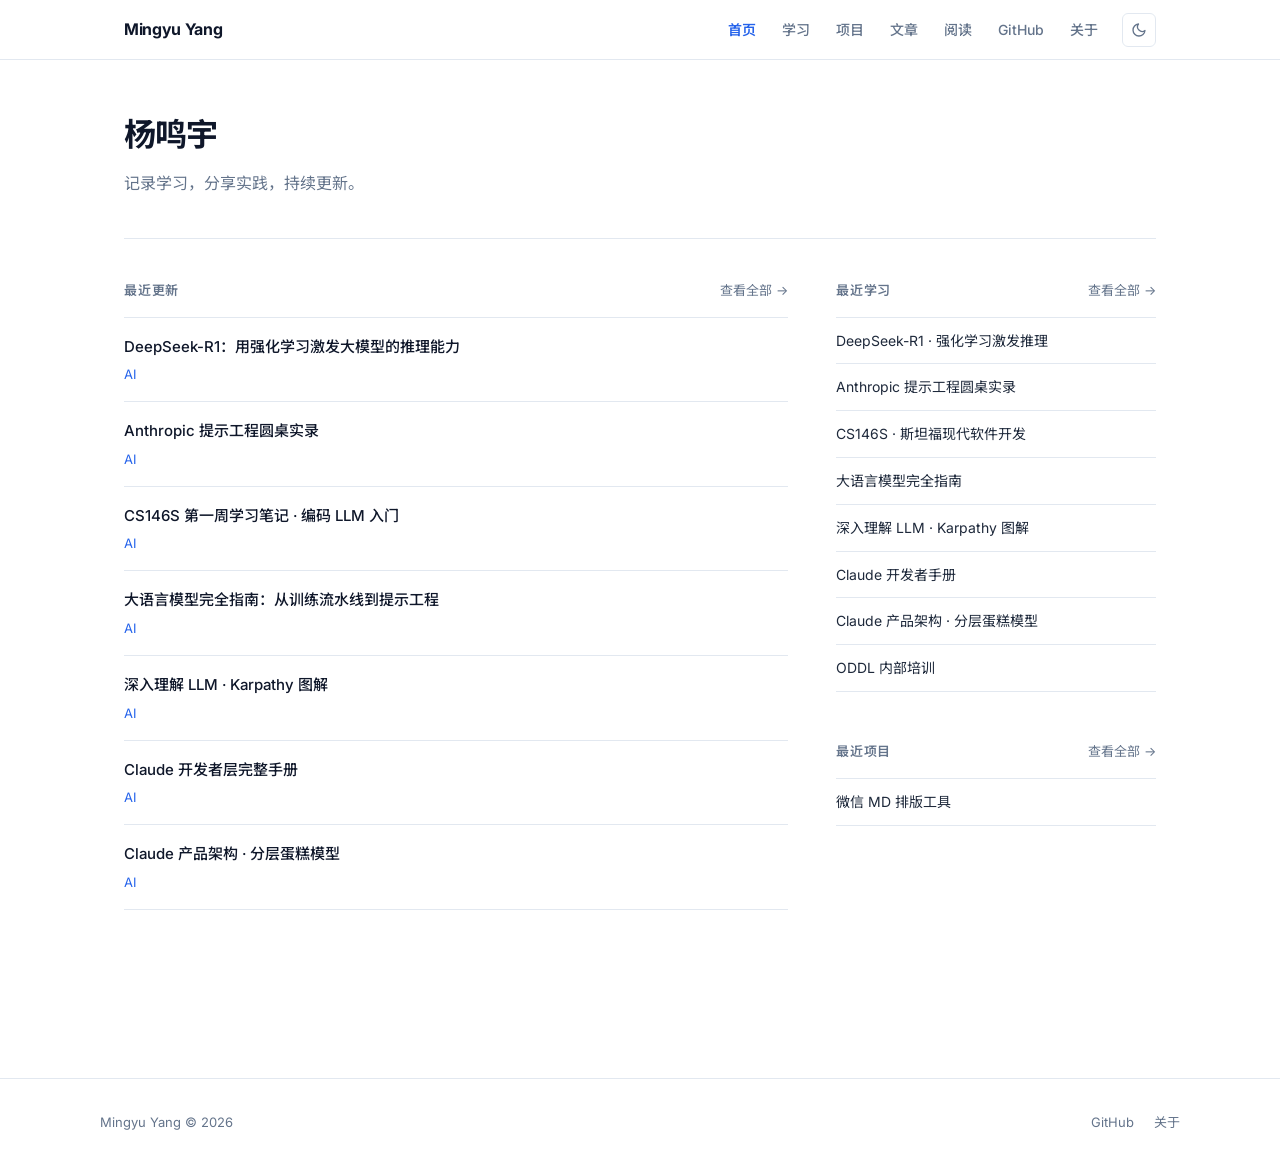
==== commit 71424514: "publish: 更新 2026-06-28 13:25" ====
--- a/index.html
+++ b/index.html
@@ -34,6 +34,7 @@
             <h2>最近更新</h2>
             <a href="/ai-notes/index.html">查看全部 &rarr;</a>
           </div>
+          <!-- 最近更新 -->
           <ul class="article-list">
             <li>
               <a href="/deepseek-r1-guide.html">
@@ -68,6 +69,14 @@
               </a>
             </li>
             <li>
+              <a href="/ai-notes/llm-deep-dive.html">
+                <div class="article-title">深入理解 LLM · Karpathy 图解</div>
+                <div class="article-meta">
+                  <span class="article-tag">AI</span>
+                </div>
+              </a>
+            </li>
+            <li>
               <a href="/ai-notes/claude-dev-handbook.html">
                 <div class="article-title">Claude 开发者层完整手册</div>
                 <div class="article-meta">
@@ -76,22 +85,15 @@
               </a>
             </li>
             <li>
-              <a href="/overseas/adjust-data-discrepancy.html">
-                <div class="article-title">Adjust 数据差异排查总表</div>
+              <a href="/ai-notes/claude-arch.html">
+                <div class="article-title">Claude 产品架构 · 分层蛋糕模型</div>
                 <div class="article-meta">
-                  <span class="article-tag">移动广告</span>
-                </div>
-              </a>
-            </li>
-            <li>
-              <a href="/overseas/adjust-oddl.html">
-                <div class="article-title">Adjust ODDL — 重新定义深度链接交付速度</div>
-                <div class="article-meta">
-                  <span class="article-tag">移动广告</span>
+                  <span class="article-tag">AI</span>
                 </div>
               </a>
             </li>
           </ul>
+          <!-- /最近更新 -->
         </div>
 
       </div>
@@ -105,6 +107,7 @@
             <h2>最近学习</h2>
             <a href="/ai-notes/index.html">查看全部 &rarr;</a>
           </div>
+          <!-- 最近学习 -->
           <ul class="side-list">
             <li><a href="/deepseek-r1-guide.html"><span>DeepSeek-R1 · 强化学习激发推理</span></a></li>
             <li><a href="/prompt-engineering-roundtable.html"><span>Anthropic 提示工程圆桌实录</span></a></li>
@@ -115,6 +118,7 @@
             <li><a href="/ai-notes/claude-arch.html"><span>Claude 产品架构 · 分层蛋糕模型</span></a></li>
             <li><a href="/overseas/oddl-training.html"><span>ODDL 内部培训</span></a></li>
           </ul>
+          <!-- /最近学习 -->
         </div>
 
         <!-- 最近项目 -->
@@ -123,9 +127,11 @@
             <h2>最近项目</h2>
             <a href="/projects/index.html">查看全部 &rarr;</a>
           </div>
+          <!-- 最近项目 -->
           <ul class="side-list">
             <li><a href="/projects/wechat-md/"><span>微信 MD 排版工具</span></a></li>
           </ul>
+          <!-- /最近项目 -->
         </div>
 
       </div>
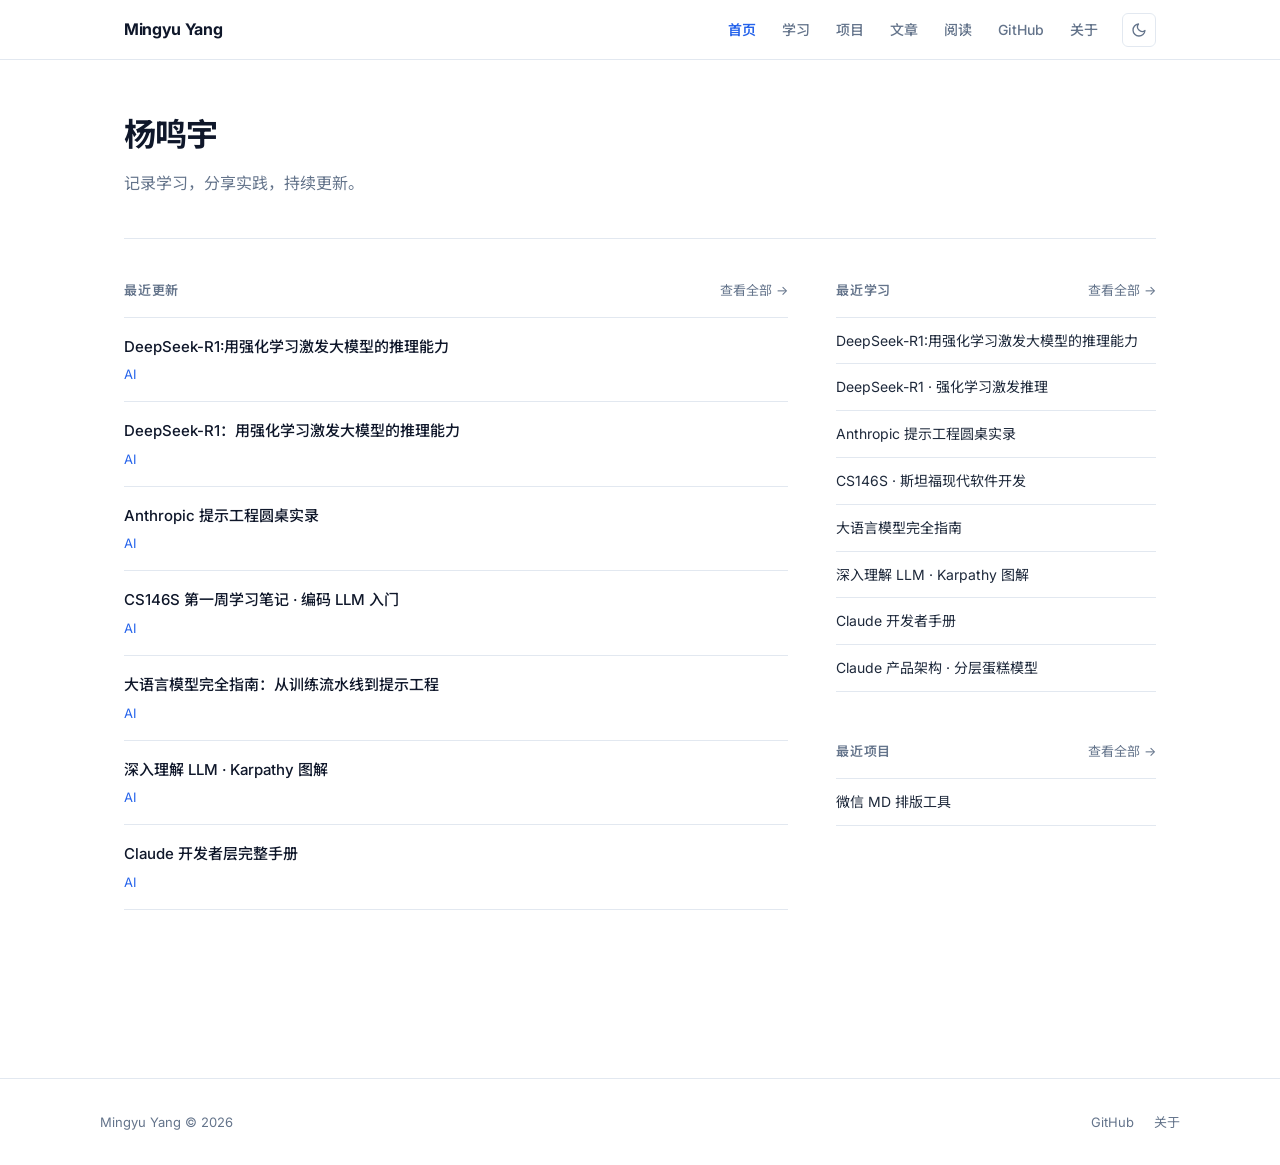
==== commit 6ce5b089: "publish: deepseek-r1-guide.html (2026-06-28 16:15)" ====
--- a/index.html
+++ b/index.html
@@ -36,6 +36,14 @@
           </div>
           <!-- 最近更新 -->
           <ul class="article-list">
+            <li>
+              <a href="/ai-notes/deepseek-r1-guide.html">
+                <div class="article-title">DeepSeek-R1:用强化学习激发大模型的推理能力</div>
+                <div class="article-meta">
+                  <span class="article-tag">AI</span>
+                </div>
+              </a>
+            </li>
             <li>
               <a href="/deepseek-r1-guide.html">
                 <div class="article-title">DeepSeek-R1：用强化学习激发大模型的推理能力</div>
@@ -84,14 +92,6 @@
                 </div>
               </a>
             </li>
-            <li>
-              <a href="/ai-notes/claude-arch.html">
-                <div class="article-title">Claude 产品架构 · 分层蛋糕模型</div>
-                <div class="article-meta">
-                  <span class="article-tag">AI</span>
-                </div>
-              </a>
-            </li>
           </ul>
           <!-- /最近更新 -->
         </div>
@@ -109,6 +109,7 @@
           </div>
           <!-- 最近学习 -->
           <ul class="side-list">
+            <li><a href="/ai-notes/deepseek-r1-guide.html"><span>DeepSeek-R1:用强化学习激发大模型的推理能力</span></a></li>
             <li><a href="/deepseek-r1-guide.html"><span>DeepSeek-R1 · 强化学习激发推理</span></a></li>
             <li><a href="/prompt-engineering-roundtable.html"><span>Anthropic 提示工程圆桌实录</span></a></li>
             <li><a href="/ai-notes/cs146s-week1.html"><span>CS146S · 斯坦福现代软件开发</span></a></li>
@@ -116,7 +117,6 @@
             <li><a href="/ai-notes/llm-deep-dive.html"><span>深入理解 LLM · Karpathy 图解</span></a></li>
             <li><a href="/ai-notes/claude-dev-handbook.html"><span>Claude 开发者手册</span></a></li>
             <li><a href="/ai-notes/claude-arch.html"><span>Claude 产品架构 · 分层蛋糕模型</span></a></li>
-            <li><a href="/overseas/oddl-training.html"><span>ODDL 内部培训</span></a></li>
           </ul>
           <!-- /最近学习 -->
         </div>
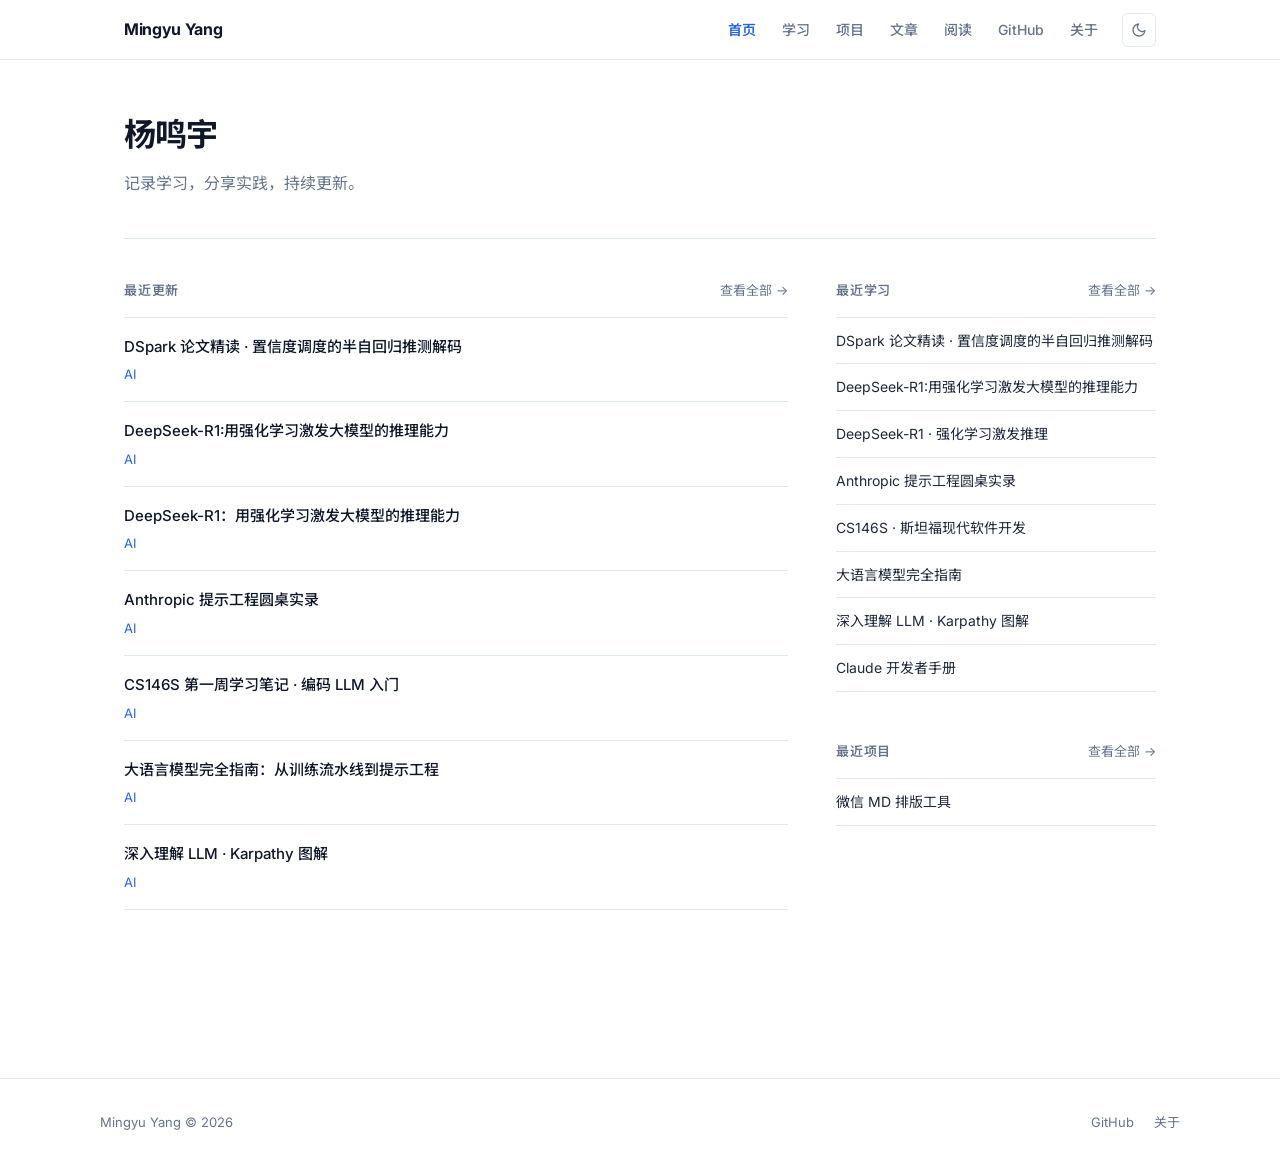
==== commit 5bd20428: "publish: dspark-paper-guide.html (2026-06-28 16:15)" ====
--- a/index.html
+++ b/index.html
@@ -36,6 +36,14 @@
           </div>
           <!-- 最近更新 -->
           <ul class="article-list">
+            <li>
+              <a href="/ai-notes/dspark-paper-guide.html">
+                <div class="article-title">DSpark 论文精读 · 置信度调度的半自回归推测解码</div>
+                <div class="article-meta">
+                  <span class="article-tag">AI</span>
+                </div>
+              </a>
+            </li>
             <li>
               <a href="/ai-notes/deepseek-r1-guide.html">
                 <div class="article-title">DeepSeek-R1:用强化学习激发大模型的推理能力</div>
@@ -84,14 +92,6 @@
                 </div>
               </a>
             </li>
-            <li>
-              <a href="/ai-notes/claude-dev-handbook.html">
-                <div class="article-title">Claude 开发者层完整手册</div>
-                <div class="article-meta">
-                  <span class="article-tag">AI</span>
-                </div>
-              </a>
-            </li>
           </ul>
           <!-- /最近更新 -->
         </div>
@@ -109,6 +109,7 @@
           </div>
           <!-- 最近学习 -->
           <ul class="side-list">
+            <li><a href="/ai-notes/dspark-paper-guide.html"><span>DSpark 论文精读 · 置信度调度的半自回归推测解码</span></a></li>
             <li><a href="/ai-notes/deepseek-r1-guide.html"><span>DeepSeek-R1:用强化学习激发大模型的推理能力</span></a></li>
             <li><a href="/deepseek-r1-guide.html"><span>DeepSeek-R1 · 强化学习激发推理</span></a></li>
             <li><a href="/prompt-engineering-roundtable.html"><span>Anthropic 提示工程圆桌实录</span></a></li>
@@ -116,7 +117,6 @@
             <li><a href="/ai-notes/llm-guide.html"><span>大语言模型完全指南</span></a></li>
             <li><a href="/ai-notes/llm-deep-dive.html"><span>深入理解 LLM · Karpathy 图解</span></a></li>
             <li><a href="/ai-notes/claude-dev-handbook.html"><span>Claude 开发者手册</span></a></li>
-            <li><a href="/ai-notes/claude-arch.html"><span>Claude 产品架构 · 分层蛋糕模型</span></a></li>
           </ul>
           <!-- /最近学习 -->
         </div>
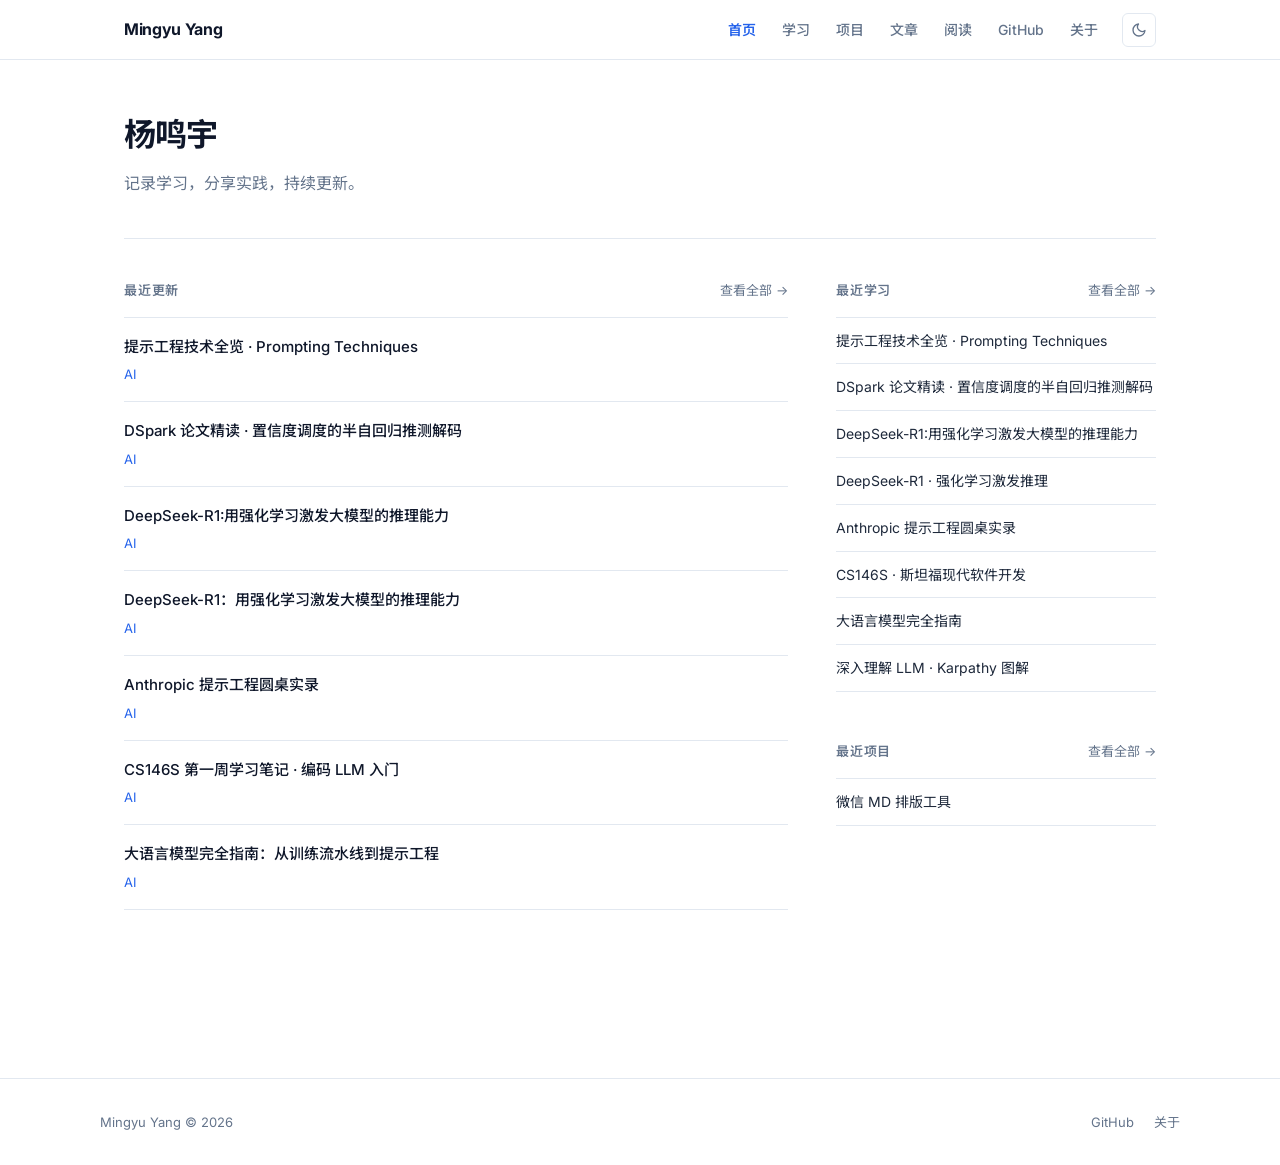
==== commit 1b998860: "publish: prompting-techniques-guide.html (2026-06-28 19:54)" ====
--- a/index.html
+++ b/index.html
@@ -36,6 +36,14 @@
           </div>
           <!-- 最近更新 -->
           <ul class="article-list">
+            <li>
+              <a href="/ai-notes/prompting-techniques-guide.html">
+                <div class="article-title">提示工程技术全览 · Prompting Techniques</div>
+                <div class="article-meta">
+                  <span class="article-tag">AI</span>
+                </div>
+              </a>
+            </li>
             <li>
               <a href="/ai-notes/dspark-paper-guide.html">
                 <div class="article-title">DSpark 论文精读 · 置信度调度的半自回归推测解码</div>
@@ -84,14 +92,6 @@
                 </div>
               </a>
             </li>
-            <li>
-              <a href="/ai-notes/llm-deep-dive.html">
-                <div class="article-title">深入理解 LLM · Karpathy 图解</div>
-                <div class="article-meta">
-                  <span class="article-tag">AI</span>
-                </div>
-              </a>
-            </li>
           </ul>
           <!-- /最近更新 -->
         </div>
@@ -109,6 +109,7 @@
           </div>
           <!-- 最近学习 -->
           <ul class="side-list">
+            <li><a href="/ai-notes/prompting-techniques-guide.html"><span>提示工程技术全览 · Prompting Techniques</span></a></li>
             <li><a href="/ai-notes/dspark-paper-guide.html"><span>DSpark 论文精读 · 置信度调度的半自回归推测解码</span></a></li>
             <li><a href="/ai-notes/deepseek-r1-guide.html"><span>DeepSeek-R1:用强化学习激发大模型的推理能力</span></a></li>
             <li><a href="/deepseek-r1-guide.html"><span>DeepSeek-R1 · 强化学习激发推理</span></a></li>
@@ -116,7 +117,6 @@
             <li><a href="/ai-notes/cs146s-week1.html"><span>CS146S · 斯坦福现代软件开发</span></a></li>
             <li><a href="/ai-notes/llm-guide.html"><span>大语言模型完全指南</span></a></li>
             <li><a href="/ai-notes/llm-deep-dive.html"><span>深入理解 LLM · Karpathy 图解</span></a></li>
-            <li><a href="/ai-notes/claude-dev-handbook.html"><span>Claude 开发者手册</span></a></li>
           </ul>
           <!-- /最近学习 -->
         </div>
